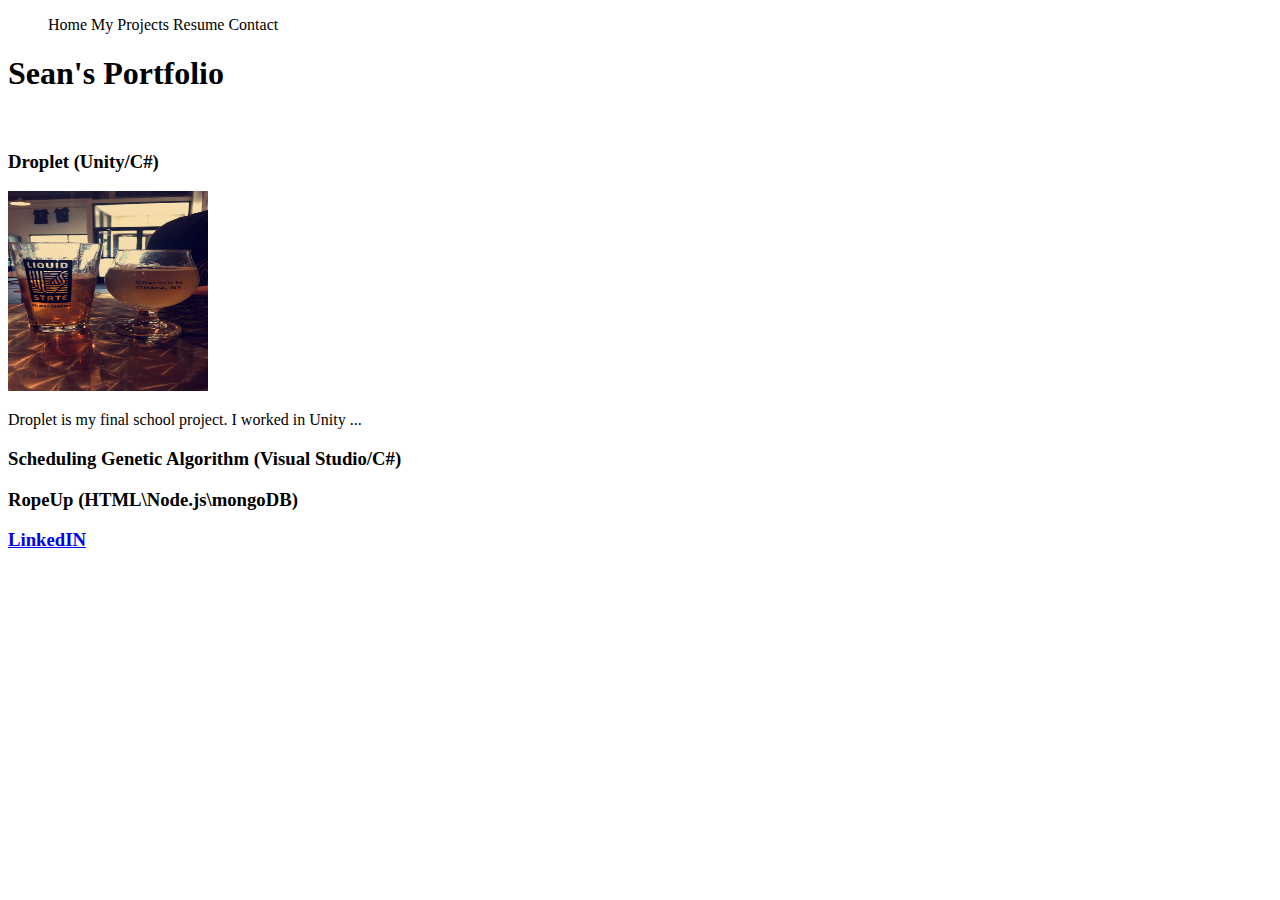
==== index.html @ 1620f042 "Added basic nav bar and linked a style sheet." ====
<!DOCTYPE html>
<html>
    <head>
        <link rel="stylesheet" href="style.css">
    </head>
    <body>
        <ul>
            <li>Home</li>
            <li>My Projects</li>
            <li>Resume</li>
            <li>Contact</li>
        </ul>

        <h1 name="Title">Sean's Portfolio</h1>
        <br>
        <div>
            <h3>Droplet (Unity/C#)</h3>
            <p><img src="images/IMG_2037.JPG" height="200" width="200" text-align="top"></p>
            <p> Droplet is my final school project. I worked in Unity ...</p>
        </div>
        
        <div>
            <h3>Scheduling Genetic Algorithm (Visual Studio/C#)</h3>
        </div>

        <div>
            <h3>RopeUp (HTML\Node.js\mongoDB)</h3>
        </div>
        
        
        
        
        
        
        
        <a href="https://www.linkedin.com/in/sean-mclaughlin-23219b155?lipi=urn%3Ali%3Apage%3Ad_flagship3_profile_view_base_contact_details%3BxFwGWLSsSK2dPuSTrHlfMw%3D%3D">
            <h3>LinkedIN</h3>
        </a>
    </body>

</html>
---- style.css ----
li {
    display: inline;
}
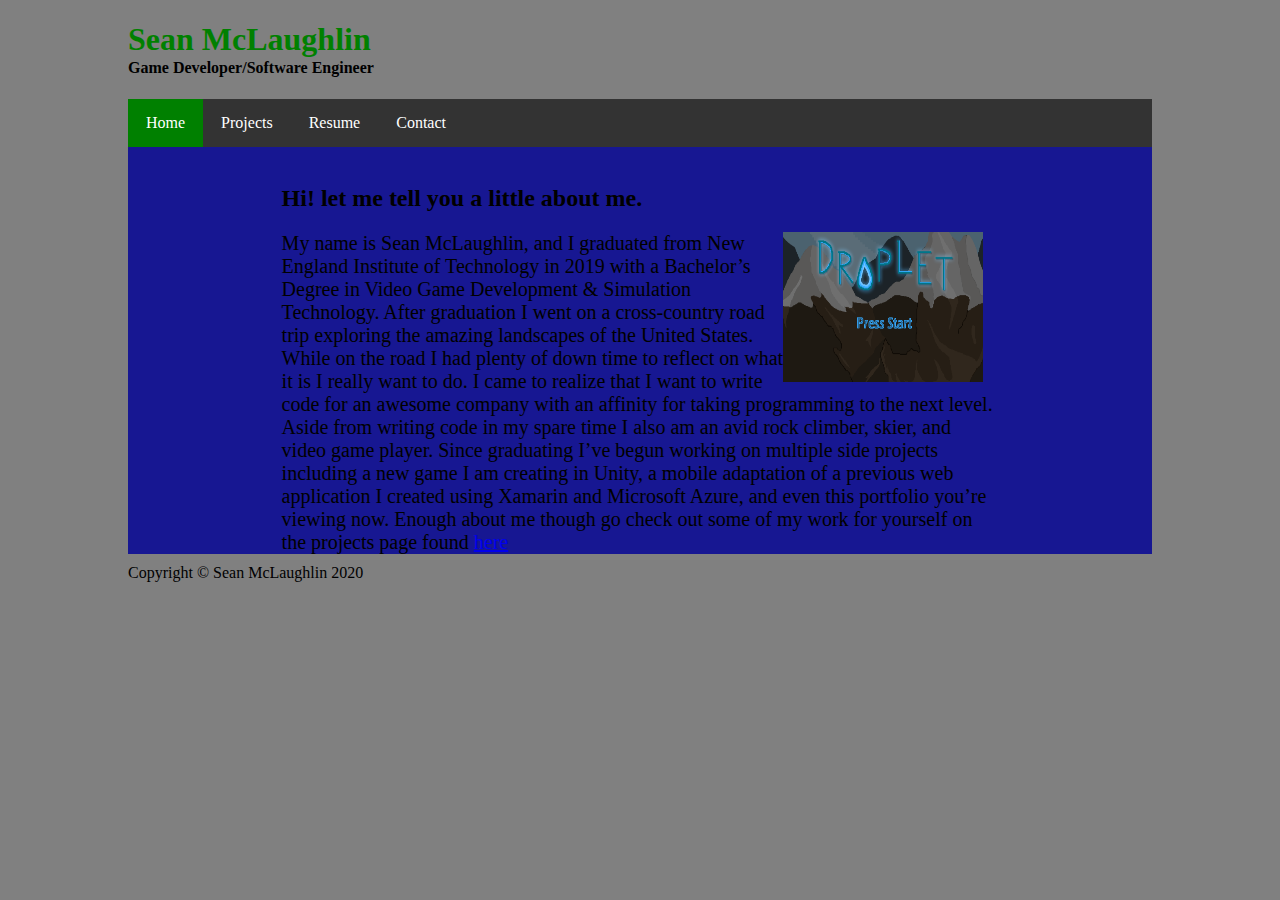
==== commit 1a816da1: "Added more pages and navigation" ====
--- a/index.html
+++ b/index.html
@@ -4,38 +4,38 @@
         <link rel="stylesheet" href="style.css">
     </head>
     <body>
-        <ul>
-            <li>Home</li>
-            <li>My Projects</li>
-            <li>Resume</li>
-            <li>Contact</li>
-        </ul>
-
-        <h1 name="Title">Sean's Portfolio</h1>
-        <br>
-        <div>
-            <h3>Droplet (Unity/C#)</h3>
-            <p><img src="images/IMG_2037.JPG" height="200" width="200" text-align="top"></p>
-            <p> Droplet is my final school project. I worked in Unity ...</p>
+        
+        <div name= "nav">
+            <h1 name="testname">Sean McLaughlin</h1>
+            <h4>Game Developer/Software Engineer</h4>
+            
+            <ul>
+                <li><a class= "active" href=index.html>Home</a></li>
+                <li><a href=projects.html>Projects</a></li>
+                <li><a href=resume.html>Resume</a></li>
+                <li><a href=contact.html>Contact</a></li>
+            </ul>
         </div>
-        
-        <div>
-            <h3>Scheduling Genetic Algorithm (Visual Studio/C#)</h3>
+        <div name= "wrapper">
+            <br>
+            <div name= "landingBox">
+            <h2 name= "landingHeader">Hi! let me tell you a little about me.</h2>
+            <img name="landingImg" src="images/Droplet_Title_Screen.png" height="150" width="200">
+            <span name= "landingTxt">
+                My name is Sean McLaughlin, and I graduated from New England Institute of Technology in 2019 with a Bachelor’s Degree in Video Game Development & Simulation Technology. After graduation 
+                I went on a cross-country road trip exploring the amazing landscapes of the United States. While 
+                on the road I had plenty of down time to reflect on what it is I really want to do. I came to realize
+                that I want to write code for an awesome company with an affinity for taking programming to the next level. 
+                Aside from writing code in my spare time I also am an avid rock climber, skier, and video game player. 
+                Since graduating I’ve begun working on multiple side projects including a new game I am creating in Unity, 
+                a mobile adaptation of a previous web application I created using Xamarin and Microsoft Azure, and even this 
+                portfolio you’re viewing now. Enough about me though go check out some of my work for yourself on the projects 
+                page found <a href="projects.html">here</a>
+            </span>
+            </div>
         </div>
-
-        <div>
-            <h3>RopeUp (HTML\Node.js\mongoDB)</h3>
-        </div>
-        
-        
-        
-        
-        
-        
-        
-        <a href="https://www.linkedin.com/in/sean-mclaughlin-23219b155?lipi=urn%3Ali%3Apage%3Ad_flagship3_profile_view_base_contact_details%3BxFwGWLSsSK2dPuSTrHlfMw%3D%3D">
-            <h3>LinkedIN</h3>
-        </a>
     </body>
 
+    <footer>Copyright &copy; Sean McLaughlin 2020</footer>
+
 </html>--- a/style.css
+++ b/style.css
@@ -1,3 +1,97 @@
+body{
+    margin: 5px 10%;
+    background-color: grey;
+}
+
+ul{
+    list-style-type: none;
+    margin: 0;
+    padding: 0;
+    overflow: hidden;
+    background-color: #333;
+}
+
 li {
-    display: inline;
+    float: left;
+}
+
+li a{
+    display: block;
+    color: rgb(255, 255, 255);
+    text-align: center;
+    padding: 15px 18px;
+    text-decoration: none;
+}
+
+li a:hover{
+    background-color: dimgray;
+}
+
+.active{
+    background-color: green;
+}
+
+h1[name = testname]{
+    color: green;
+    margin-bottom: 1px;
+}
+h4{
+    margin-top: 1px;
+}
+
+input{
+    width: 50%;
+    padding: 12px 20px;
+    margin: 8px 25%;
+    display: inline-block;
+    border: 1px solid #ccc;
+    border-radius: 4px;
+    box-sizing: border-box;
+}
+
+textarea{
+    width: 47%;
+    height: 100px;
+    margin: 8px 25%;
+    border-radius: 4px;
+    padding: 12px 20px;
+}
+
+button{
+    margin: 4px 25%;
+}
+
+h2[name=contactMe]{
+    text-align: center;
+    border-radius: 4px;
+}
+
+span{
+    vertical-align: top;
+}
+
+div[name= leftImage]{
+    margin-left: 20px;
+}
+
+div[name= rightImage]{
+    text-align: right;
+    margin-right: 20px;
+}
+
+div[name= wrapper]{
+    background-color: rgb(23, 23, 146);
+}
+
+span[name= landingTxt]{
+    font-size: 20px;
+    margin-right: 5px;
+}
+
+img[name= landingImg]{
+    float: right;
+    margin-right: 15px;
+}
+div[name= landingBox]{
+    margin: 10px 15%;
 }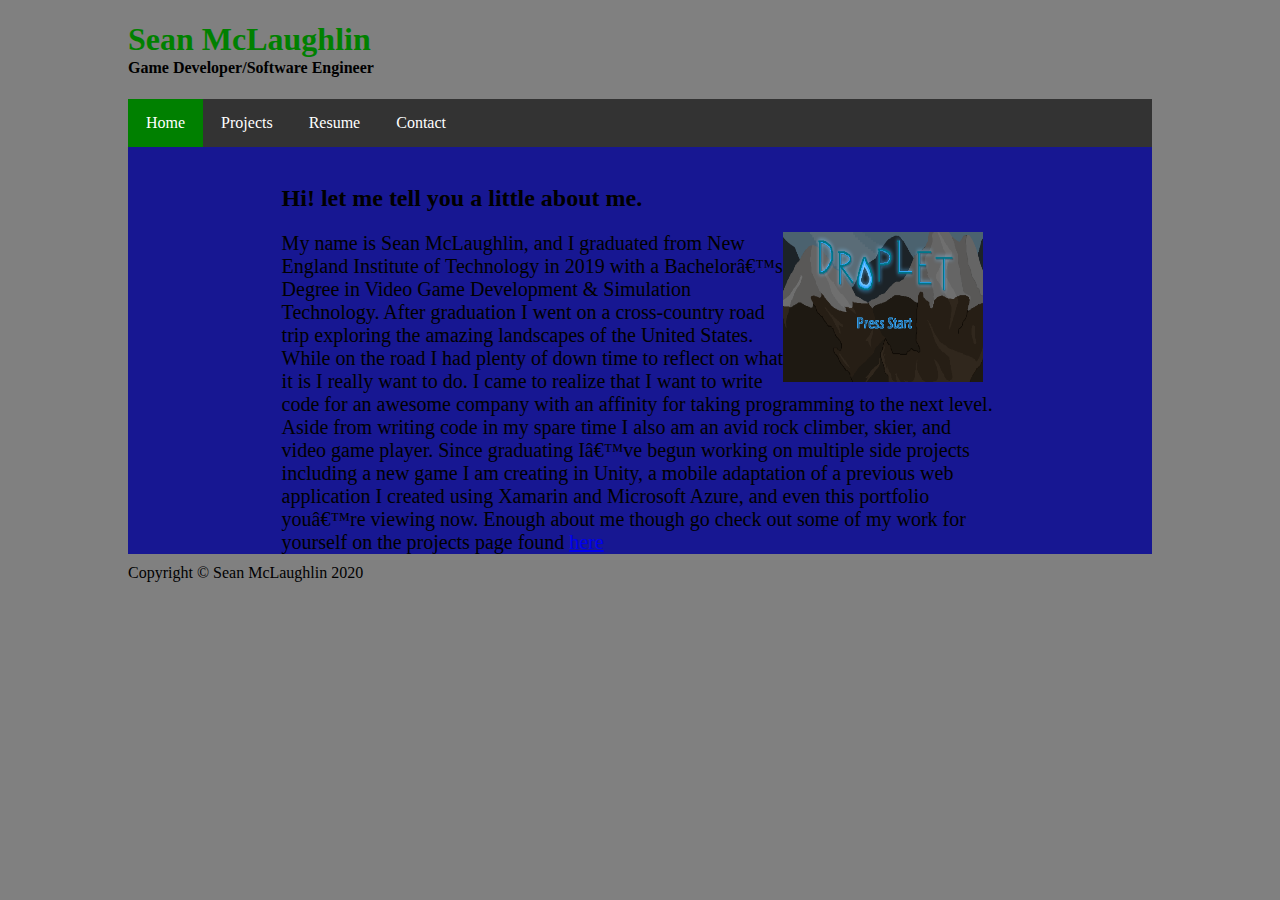
==== commit 7ea74007: "attempted CSS bug fix" ====
--- a/index.html
+++ b/index.html
@@ -1,6 +1,9 @@
 <!DOCTYPE html>
 <html>
     <head>
+        <meta charset=“UTF-8”>
+        <meta name=“viewport” content=“width = device-width, initial-scale=1.0”>
+        <meta http-equiv=“X-UA-Compatible” content=“ie = edge”>
         <link rel="stylesheet" href="style.css">
     </head>
     <body>
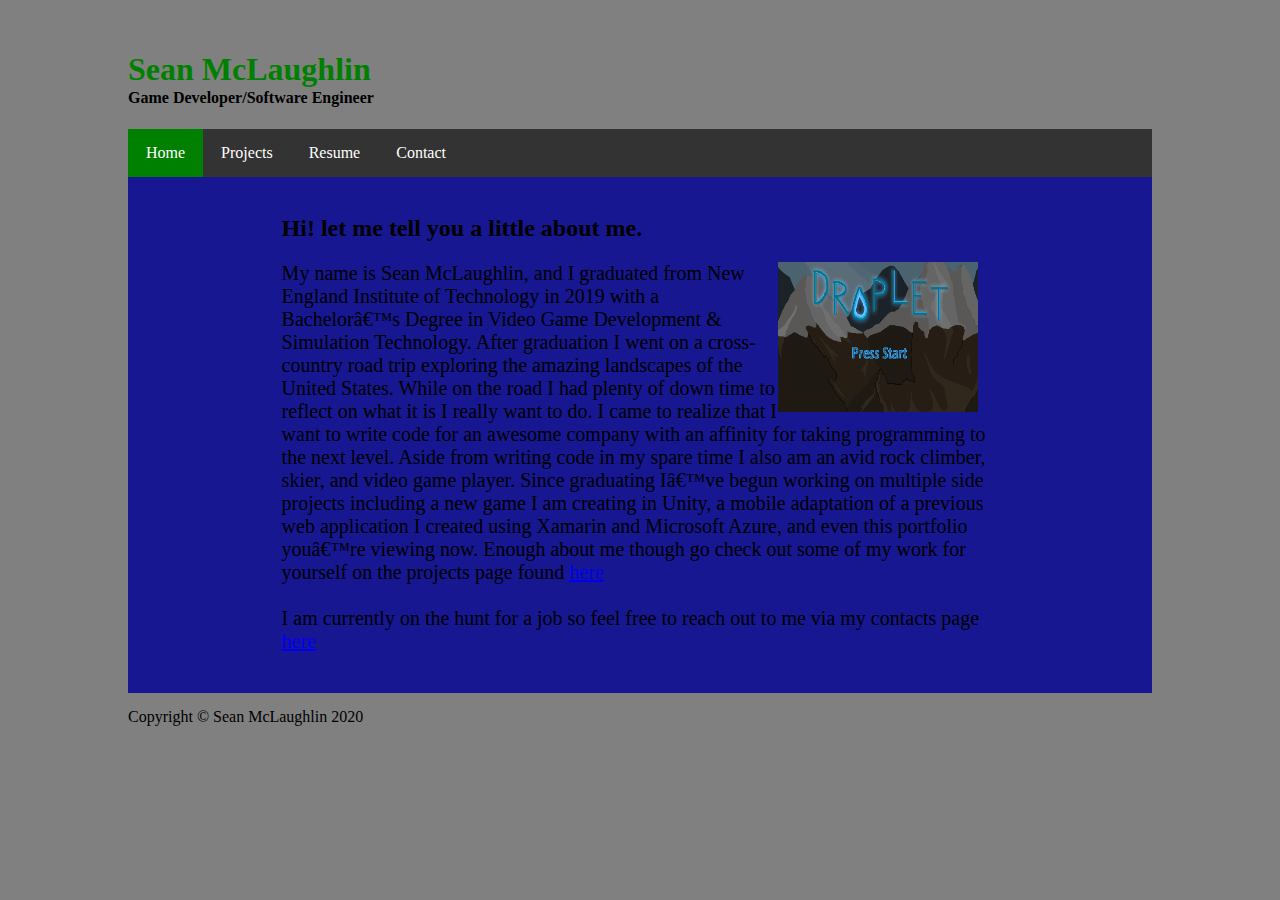
==== commit e01f1ca0: "Updated contact and index pages" ====
--- a/index.html
+++ b/index.html
@@ -4,7 +4,7 @@
         <meta charset=“UTF-8”>
         <meta name=“viewport” content=“width = device-width, initial-scale=1.0”>
         <meta http-equiv=“X-UA-Compatible” content=“ie = edge”>
-        <link rel="stylesheet" href="style.css">
+        <link rel="stylesheet" type="text/css" href="style.css">
     </head>
     <body>
         
@@ -25,7 +25,8 @@
             <h2 name= "landingHeader">Hi! let me tell you a little about me.</h2>
             <img name="landingImg" src="images/Droplet_Title_Screen.png" height="150" width="200">
             <span name= "landingTxt">
-                My name is Sean McLaughlin, and I graduated from New England Institute of Technology in 2019 with a Bachelor’s Degree in Video Game Development & Simulation Technology. After graduation 
+                My name is Sean McLaughlin, and I graduated from New England Institute of Technology in 2019 with a 
+                Bachelor’s Degree in Video Game Development & Simulation Technology. After graduation 
                 I went on a cross-country road trip exploring the amazing landscapes of the United States. While 
                 on the road I had plenty of down time to reflect on what it is I really want to do. I came to realize
                 that I want to write code for an awesome company with an affinity for taking programming to the next level. 
@@ -34,6 +35,10 @@
                 a mobile adaptation of a previous web application I created using Xamarin and Microsoft Azure, and even this 
                 portfolio you’re viewing now. Enough about me though go check out some of my work for yourself on the projects 
                 page found <a href="projects.html">here</a>
+                <br>
+                <br>
+                I am currently on the hunt for a job so feel free to reach out to me via my contacts page <a href="contact.html">here</a>
+                </span>
             </span>
             </div>
         </div>
--- a/style.css
+++ b/style.css
@@ -34,6 +34,7 @@
 h1[name = testname]{
     color: green;
     margin-bottom: 1px;
+    padding-top: 30px;
 }
 h4{
     margin-top: 1px;
@@ -61,7 +62,7 @@
     margin: 4px 25%;
 }
 
-h2[name=contactMe]{
+h2[name= contactMe]{
     text-align: center;
     border-radius: 4px;
 }
@@ -81,6 +82,8 @@
 
 div[name= wrapper]{
     background-color: rgb(23, 23, 146);
+    padding-bottom: 20px;
+    margin-bottom: 15px;
 }
 
 span[name= landingTxt]{
@@ -90,8 +93,8 @@
 
 img[name= landingImg]{
     float: right;
-    margin-right: 15px;
+    margin-right: 20px;
 }
 div[name= landingBox]{
-    margin: 10px 15%;
+    margin: 10px 15% 20px;
 }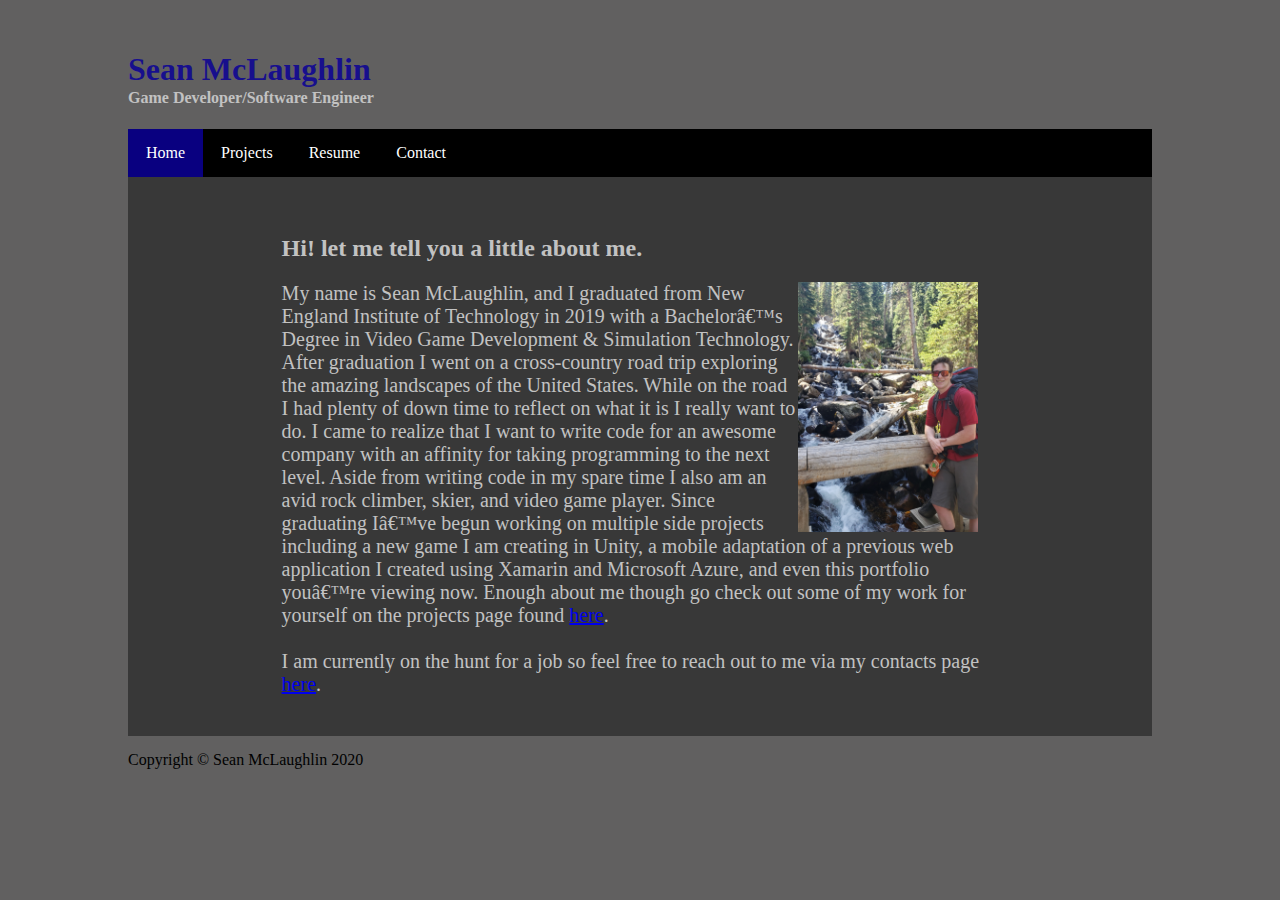
==== commit 2889d842: "Updated Home, Projects, and Resume pages" ====
--- a/index.html
+++ b/index.html
@@ -9,7 +9,7 @@
     <body>
         
         <div name= "nav">
-            <h1 name="testname">Sean McLaughlin</h1>
+            <h1 name="name">Sean McLaughlin</h1>
             <h4>Game Developer/Software Engineer</h4>
             
             <ul>
@@ -23,7 +23,7 @@
             <br>
             <div name= "landingBox">
             <h2 name= "landingHeader">Hi! let me tell you a little about me.</h2>
-            <img name="landingImg" src="images/Droplet_Title_Screen.png" height="150" width="200">
+            <img name="landingImg" src="images/AboutImg.jpg" height="250" width="180">
             <span name= "landingTxt">
                 My name is Sean McLaughlin, and I graduated from New England Institute of Technology in 2019 with a 
                 Bachelor’s Degree in Video Game Development & Simulation Technology. After graduation 
@@ -34,10 +34,10 @@
                 Since graduating I’ve begun working on multiple side projects including a new game I am creating in Unity, 
                 a mobile adaptation of a previous web application I created using Xamarin and Microsoft Azure, and even this 
                 portfolio you’re viewing now. Enough about me though go check out some of my work for yourself on the projects 
-                page found <a href="projects.html">here</a>
+                page found <a href="projects.html">here</a>.
                 <br>
                 <br>
-                I am currently on the hunt for a job so feel free to reach out to me via my contacts page <a href="contact.html">here</a>
+                I am currently on the hunt for a job so feel free to reach out to me via my contacts page <a href="contact.html">here</a>.
                 </span>
             </span>
             </div>
--- a/style.css
+++ b/style.css
@@ -1,6 +1,6 @@
 body{
     margin: 5px 10%;
-    background-color: grey;
+    background-color: rgb(97, 96, 96);
 }
 
 ul{
@@ -8,7 +8,7 @@
     margin: 0;
     padding: 0;
     overflow: hidden;
-    background-color: #333;
+    background-color: rgb(0, 0, 0);
 }
 
 li {
@@ -24,20 +24,21 @@
 }
 
 li a:hover{
-    background-color: dimgray;
+    background-color: rgb(51, 51, 51);
 }
 
 .active{
-    background-color: green;
+    background-color: rgba(10, 0, 150, 0.856);
 }
 
-h1[name = testname]{
-    color: green;
+h1[name = name]{
     margin-bottom: 1px;
     padding-top: 30px;
+    color: rgba(10, 0, 150, 0.856);
 }
 h4{
     margin-top: 1px;
+    color:  rgb(194, 194, 194);
 }
 
 input{
@@ -65,30 +66,42 @@
 h2[name= contactMe]{
     text-align: center;
     border-radius: 4px;
+    margin-top: 0px;
+    padding-top: 20px;
+    color:  rgb(194, 194, 194);
 }
 
 span{
+    color:  rgb(194, 194, 194);;
     vertical-align: top;
+    font-size: 20px;
 }
 
 div[name= leftImage]{
-    margin-left: 20px;
+    margin-left: 15%;
+    margin-right: 15%;
+    padding-bottom: 20px;
+    height: 200px;
 }
 
 div[name= rightImage]{
-    text-align: right;
-    margin-right: 20px;
+    margin-right: 15%;
+    margin-left: 15%;
+    padding-bottom: 20px;
+    height: 200px;
 }
 
 div[name= wrapper]{
-    background-color: rgb(23, 23, 146);
+    background-color: rgb(56, 56, 56);
     padding-bottom: 20px;
     margin-bottom: 15px;
+    padding-top: 20px;
 }
 
 span[name= landingTxt]{
     font-size: 20px;
     margin-right: 5px;
+    color: rgb(194, 194, 194);
 }
 
 img[name= landingImg]{
@@ -97,4 +110,39 @@
 }
 div[name= landingBox]{
     margin: 10px 15% 20px;
+}
+
+div[name= social]{
+    margin: 10px 25%;
+}
+
+h2[name= landingHeader]{
+    color: rgb(194, 194, 194);
+}
+
+a:visited{
+    color: white;
+}
+
+h3{
+    color:  rgb(194, 194, 194);;
+}
+
+img[name= left]{
+    float: left;
+    padding-right: 20px;
+}
+
+img[name= right]{
+    float: right;
+    padding-left: 20px;
+}
+
+h3[name= headerRight]{
+    text-align: right;
+}
+
+a[name= resume]{
+    margin-left: 30%;
+    padding-top: 20px;
 }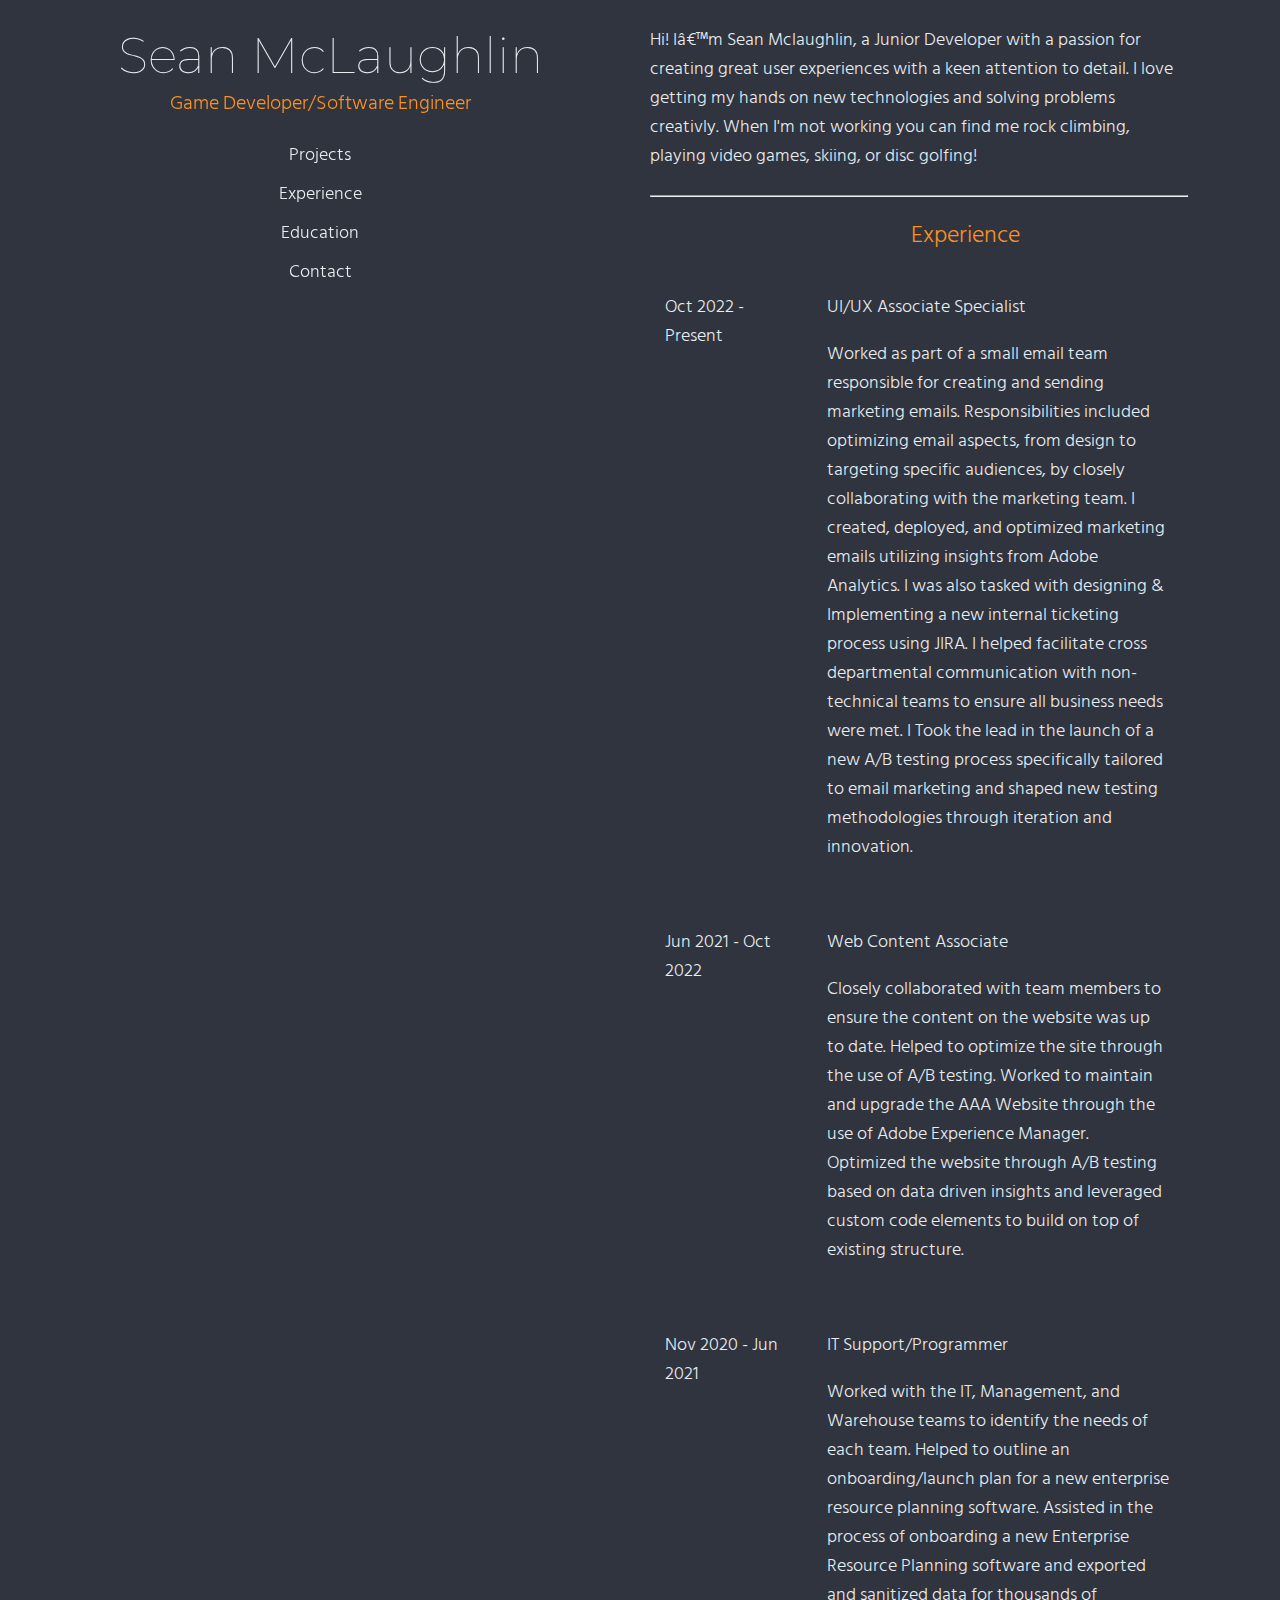
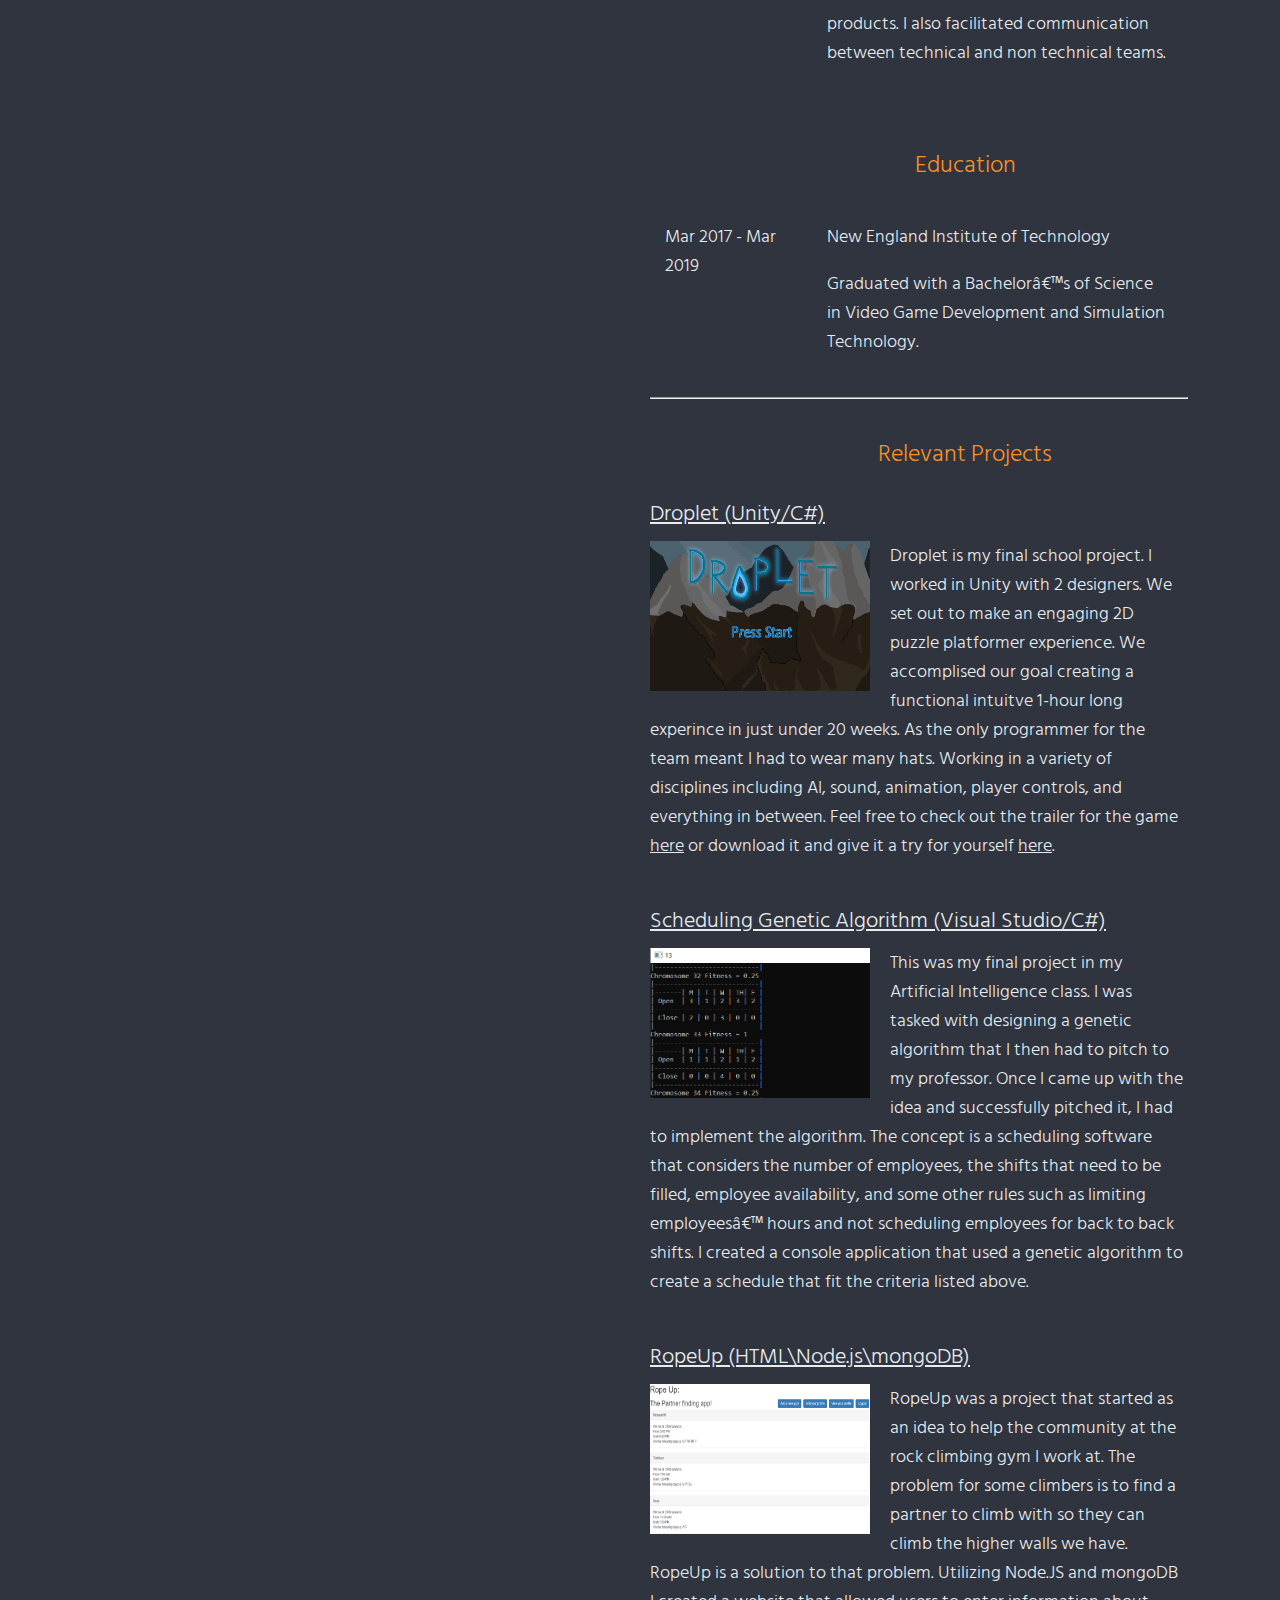
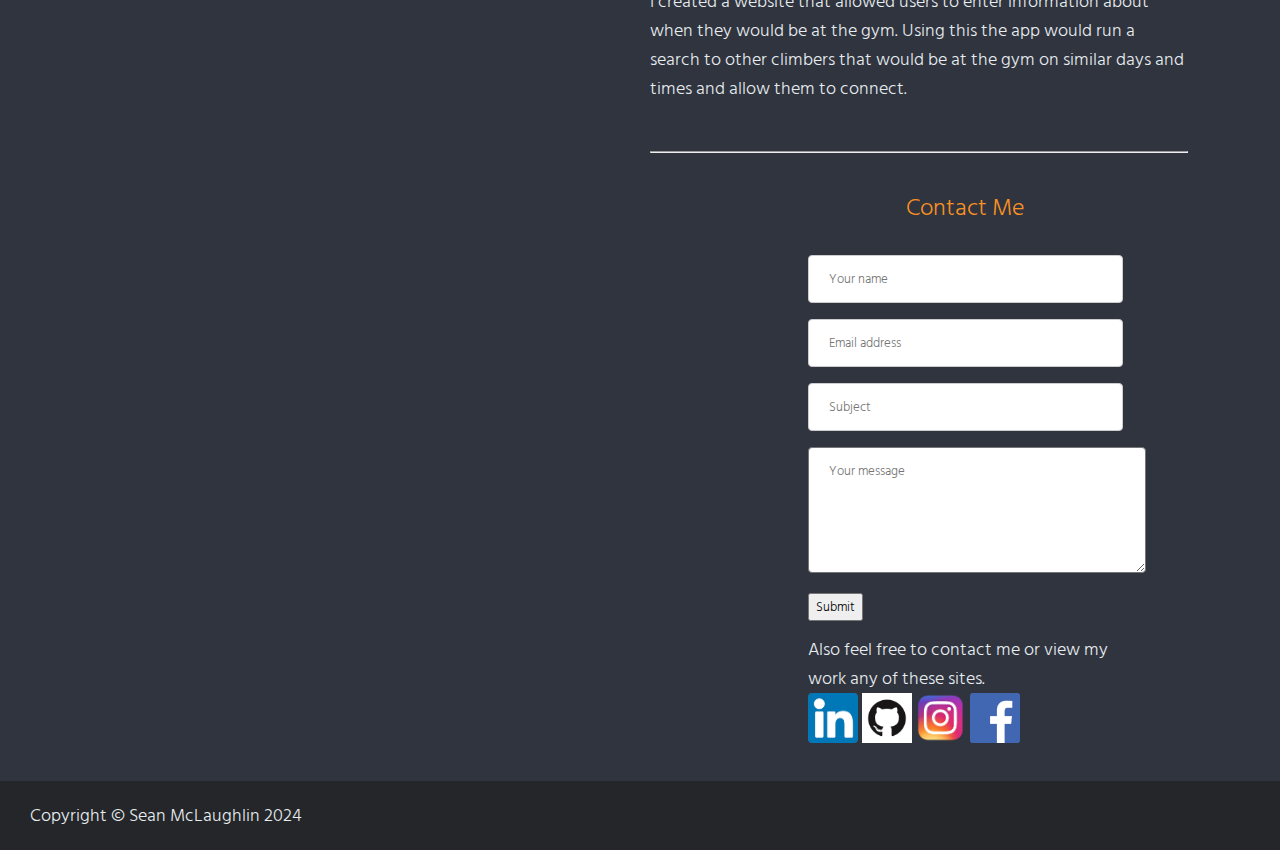
==== commit 9ad7634e: "Reworked layout" ====
--- a/index.html
+++ b/index.html
@@ -1,5 +1,6 @@
 <!DOCTYPE html>
 <html>
+    <title>Home/About Me</title>
     <head>
         <meta charset=“UTF-8”>
         <meta name=“viewport” content=“width = device-width, initial-scale=1.0”>
@@ -8,42 +9,165 @@
     </head>
     <body>
         
-        <div name= "nav">
-            <h1 name="name">Sean McLaughlin</h1>
-            <h4>Game Developer/Software Engineer</h4>
+        
+        
+        <div class= "grid-container">
+        <div class="grid-item name">
+                <h1 name="name">Sean McLaughlin</h1>
+                <h4>Game Developer/Software Engineer</h4>
+
+                <div class= "nav">
+                    <ul>
+                        <li><a href=#Projects>Projects</a></li>
+                        <li><a href=#Experience>Experience</a></li>
+                        <li><a href=#Education>Education</a></li>
+                        <li><a href=#Contact>Contact</a></li>
+                    </ul>
+                </div>
+        </div>
+        
+        <div class="grid-item wrapper">
+            <div name= "landingBox" >
+                <span name= "landingTxt">
+                    Hi! I’m Sean Mclaughlin, a Junior Developer with a passion for creating great user experiences with a keen attention to detail.
+                     I love getting my hands on new technologies and solving problems creativly. When I'm not working you can find me rock climbing, 
+                     playing video games, skiing, or disc golfing!
+                </span>
+            </div>
             
-            <ul>
-                <li><a class= "active" href=index.html>Home</a></li>
-                <li><a href=projects.html>Projects</a></li>
-                <li><a href=resume.html>Resume</a></li>
-                <li><a href=contact.html>Contact</a></li>
-            </ul>
-        </div>
-        <div name= "wrapper">
-            <br>
-            <div name= "landingBox">
-            <h2 name= "landingHeader">Hi! let me tell you a little about me.</h2>
-            <img name="landingImg" src="images/AboutImg.jpg" height="250" width="180">
-            <span name= "landingTxt">
-                My name is Sean McLaughlin, and I graduated from New England Institute of Technology in 2019 with a 
-                Bachelor’s Degree in Video Game Development & Simulation Technology. After graduation 
-                I went on a cross-country road trip exploring the amazing landscapes of the United States. While 
-                on the road I had plenty of down time to reflect on what it is I really want to do. I came to realize
-                that I want to write code for an awesome company with an affinity for taking programming to the next level. 
-                Aside from writing code in my spare time I also am an avid rock climber, skier, and video game player. 
-                Since graduating I’ve begun working on multiple side projects including a new game I am creating in Unity, 
-                a mobile adaptation of a previous web application I created using Xamarin and Microsoft Azure, and even this 
-                portfolio you’re viewing now. Enough about me though go check out some of my work for yourself on the projects 
-                page found <a href="projects.html">here</a>.
-                <br>
-                <br>
-                I am currently on the hunt for a job so feel free to reach out to me via my contacts page <a href="contact.html">here</a>.
+            <hr style="width: 85%; float: left; margin-top: 25px;">
+            <h2 id = "Experience"  class="section-header">Experience</h2>
+
+
+            <div class="sub-grid-container experience" name= "landingBox">
+                <div>
+                    <p class="timeframe grid-item">Oct 2022 - Present</p>
+                </div>
+                <div class="description">
+                    <p class="title">UI/UX Associate Specialist</p>
+                    <p></p>
+                    <p class="temp">Worked as part of a small email team responsible for creating and sending marketing emails.
+                         Responsibilities included optimizing email aspects, from design to targeting specific audiences, by closely collaborating
+                         with the marketing team. I created, deployed, and optimized marketing emails utilizing insights from Adobe
+                          Analytics. I was also tasked with designing & Implementing a new internal ticketing process using JIRA. 
+                          I helped facilitate cross departmental communication with non-technical teams to ensure all business needs were met.
+                           I Took the lead in the launch of a new A/B testing process specifically tailored to email marketing and shaped new
+                            testing methodologies through iteration and innovation.
+                    </p>
+                </div>
+            </div>
+            <div class="sub-grid-container experience" name= "landingBox">
+                <div>
+                    <p class="timeframe grid-item">Jun 2021 - Oct 2022</p>
+                </div>
+                <div class="description">
+                    <p class="title">Web Content Associate</p>
+                    <p></p>                    
+                    <p class="temp">Closely collaborated with team members to ensure the content on the website was up to date. Helped to 
+                        optimize the site through the use of A/B testing. Worked to maintain and upgrade the AAA Website through the use of 
+                        Adobe Experience Manager. Optimized the website through A/B testing based on data driven insights and leveraged custom 
+                        code elements to build on top of existing structure.
+                    </p>
+                </div>
+            </div>
+            <div class="sub-grid-container experience" name= "landingBox">
+                <div>
+                    <p class="timeframe grid-item">Nov 2020 - Jun 2021</p>
+                </div>
+                <div class="description">
+                    <p class="title">IT Support/Programmer</p>
+                    <p></p>
+                    <p class="temp">Worked with the IT, Management, and Warehouse teams to identify the needs of each team. Helped to outline an 
+                        onboarding/launch plan for a new enterprise resource planning software. Assisted in the process of onboarding a new Enterprise
+                         Resource Planning software and exported and sanitized data for thousands of products. I also facilitated communication
+                          between technical and non technical teams.
+                    </p>
+                </div>
+            </div>
+            
+            <h2 id = "Education"  class="section-header">Education</h2>
+
+
+            <div class="sub-grid-container experience" name= "landingBox">
+                <div>
+                    <p class="timeframe grid-item">Mar 2017 - Mar 2019</p>
+                </div>
+                <div class="description">
+                    <p class="title">New England Institute of Technology</p>
+                    <p></p>
+                    <p class="temp">Graduated with a Bachelor’s of Science in Video Game Development and Simulation Technology.
+                    </p>
+                </div>
+            </div>
+            
+            <hr style="width: 85%; float: left;">
+    
+    <!-- Projects --> 
+        <div class= "wrapper">
+            <h2 id = "Projects" class="section-header">Relevant Projects</h2>
+
+            <div name= "leftImage">
+                <h3><b>Droplet (Unity/C#)</b></h3>
+                <img name="left" src="images/Droplet_Title_Screen.png" height="150" width="220">
+                <span> Droplet is my final school project. I worked in Unity with 2 designers. We set out to make an engaging
+                        2D puzzle platformer experience. We accomplised our goal creating a functional intuitve 1-hour long experince
+                        in just under 20 weeks. As the only programmer for the team meant I had to wear many hats. Working in a 
+                        variety of disciplines including AI, sound, animation, player controls, and everything in between. Feel 
+                        free to check out the trailer for the game <a href="https://www.youtube.com/watch?v=jczNyDv2_4Y&feature=youtu.be">here</a> 
+                        or download it and give it a try for yourself <a href="https://github.com/MclSean95/Droplet">here</a>.
+                    </span>
+            </div>
+            
+            <div name= "leftImage">
+                <h3 name= "headerleft">Scheduling Genetic Algorithm (Visual Studio/C#)</h3>
+                <img name= "left" src="images/SchedulingGA.PNG" height="150" width="220">
+                <span> This was my final project in my Artificial Intelligence class. I was tasked with designing a genetic algorithm 
+                    that I then had to pitch to my professor. Once I came up with the idea and successfully pitched it, I had to implement 
+                    the algorithm. The concept is a scheduling software that considers the number of employees, the shifts that need to be 
+                    filled, employee availability, and some other rules such as limiting employees’ hours and not scheduling employees for 
+                    back to back shifts. I created a console application that used a genetic algorithm to create a schedule that fit the criteria
+                     listed above. </span>
+                
+                
+            </div>
+            <div name= "leftImage">
+                <h3>RopeUp (HTML\Node.js\mongoDB)</h3>
+                <img name="left" src="images/RopeUp.PNG" height="150" width="220">
+                <span>RopeUp was a project that started as an idea to help the community at the rock climbing gym I work at. The problem for some 
+                    climbers is to find a partner to climb with so they can climb the higher walls we have. RopeUp is a solution to that problem. 
+                    Utilizing Node.JS and mongoDB I created a website that allowed users to enter information about when they would be at the gym. 
+                    Using this the app would run a search to other climbers that would be at the gym on similar days and times and allow them to connect.
                 </span>
-            </span>
             </div>
         </div>
+    <!-- End Projects -->
+    <hr style="width: 85%; float: left;">
+    
+
+    <div name= "wrapper" id="Contact">
+        <h2 name=contactMe>Contact Me</h2>
+        <form name= "contactForm" method="post" action="https://usebasin.com/f/ca9345298276">
+            <input name= "name" placeholder="Your name" required>
+            <input name="email" placeholder="Email address" required>
+            <input name="subject" placeholder="Subject" required>
+            <textarea name="message" placeholder="Your message"></textarea>
+            <button type="submit" style="color: black;">Submit</button>
+        </form>
+
+        <div name= "social">
+            <span>Also feel free to contact me or view my work any of these sites.</span><br>
+            <a href="https://www.linkedin.com/in/sean-mclaughlin-23219b155"><img src="images/linkedIn.png" height="50px" width= "50px" alt="LinkedIn"></a>
+            <a href="https://github.com/MclSean95"><img src="images/GitHub-Mark.png" height="50px" width="50px" alt="Github"></a>
+            <a href="https://www.instagram.com/MclSean95/"><img src="images/instagram.png" height="50px" width="50px" alt="Instagram"></a>
+            <a href="https://www.facebook.com/sean.mclaughlin.9404"><img src="images/facebook.png" height="50px" width="50px" alt="Facebook"></a>
+        </div>
+    </div>
+            </div>
+            </div>
     </body>
 
-    <footer>Copyright &copy; Sean McLaughlin 2020</footer>
+    <footer>
+        <span style="margin-left: 10px">Copyright &copy; Sean McLaughlin 2024</span>
+    </footer>
 
 </html>--- a/style.css
+++ b/style.css
@@ -1,44 +1,94 @@
+@import url('https://fonts.googleapis.com/css2?family=Hind+Siliguri:wght@300&family=Montserrat:wght@300&family=Tektur&display=swap');
+
+.grid-container{
+    display: grid;
+    grid-template-columns: 50% auto;
+    column-gap: 10px;
+    
+}
+
+.sub-grid-container{
+    display: grid;
+    grid-template-columns: 30% auto;
+    column-gap: 10px;
+    
+}
+
+.name{
+    position: sticky;
+    top: 0;
+    height: 100px;
+}
+
+.timeframe{
+    margin-right: 15px;
+}
+
+.experience{
+    padding: 15px;
+    font-size: 18px;
+}
+
+.experience:hover{
+    background-color: #494e5e;
+    border-radius: 15px;
+}
+
+*{
+    font-family: sans-serif;
+    font-weight: 200;
+    font-family: "Hind Siliguri";
+    color: #E7ECEF;
+}
+
 body{
-    margin: 5px 10%;
-    background-color: rgb(97, 96, 96);
+    margin: 0px;
+    background-color: #30343F;
+    max-width: 100%;
+    overflow-x: hidden;
+    margin-top: 25px;
 }
 
 ul{
     list-style-type: none;
-    margin: 0;
+    margin: auto;
     padding: 0;
     overflow: hidden;
-    background-color: rgb(0, 0, 0);
+    text-align: center;
+    width: fit-content;
+    font-size: 18px;
 }
 
-li {
-    float: left;
+a:hover{
+    color: #E3A729;
 }
 
 li a{
     display: block;
-    color: rgb(255, 255, 255);
+    color: #E7ECEF;
     text-align: center;
-    padding: 15px 18px;
+    padding: 5px;
     text-decoration: none;
-}
-
-li a:hover{
-    background-color: rgb(51, 51, 51);
-}
-
-.active{
-    background-color: rgba(10, 0, 150, 0.856);
 }
 
 h1[name = name]{
     margin-bottom: 1px;
-    padding-top: 30px;
-    color: rgba(10, 0, 150, 0.856);
+    color: #E7ECEF;
+    text-align: center;
+    font-weight: 100;
+    font-family: "Montserrat";
+    font-size: 50px;
+    text-align: center;
+    margin-left: 20px;
+    margin-top: 0px;
 }
 h4{
     margin-top: 1px;
-    color:  rgb(194, 194, 194);
+    color: #F99123;
+    font-size: 20px;
+    font-weight: 100;
+    text-align: center;
+    margin-bottom: 1rem;
 }
 
 input{
@@ -66,42 +116,32 @@
 h2[name= contactMe]{
     text-align: center;
     border-radius: 4px;
-    margin-top: 0px;
-    padding-top: 20px;
-    color:  rgb(194, 194, 194);
+    padding-top: 25px;
+    color:  #F99123;
 }
 
 span{
-    color:  rgb(194, 194, 194);;
+    color:  #E7ECEF;
     vertical-align: top;
-    font-size: 20px;
+    font-size: 18px;
 }
 
 div[name= leftImage]{
-    margin-left: 15%;
     margin-right: 15%;
     padding-bottom: 20px;
-    height: 200px;
 }
 
-div[name= rightImage]{
-    margin-right: 15%;
-    margin-left: 15%;
+
+.wrapper{
     padding-bottom: 20px;
-    height: 200px;
-}
-
-div[name= wrapper]{
-    background-color: rgb(56, 56, 56);
-    padding-bottom: 20px;
-    margin-bottom: 15px;
-    padding-top: 20px;
+    margin-bottom: 0px;
+    width: fit-content;
 }
 
 span[name= landingTxt]{
-    font-size: 20px;
+    font-size: 18px;
     margin-right: 5px;
-    color: rgb(194, 194, 194);
+    color: #E7ECEF;
 }
 
 img[name= landingImg]{
@@ -109,7 +149,7 @@
     margin-right: 20px;
 }
 div[name= landingBox]{
-    margin: 10px 15% 20px;
+    margin-right: 15%;
 }
 
 div[name= social]{
@@ -117,15 +157,17 @@
 }
 
 h2[name= landingHeader]{
-    color: rgb(194, 194, 194);
-}
-
-a:visited{
-    color: white;
+    color: #E7ECEF;
+    font-weight: 200;
+    font-size: 25px;
+    margin-top: 0px;
 }
 
 h3{
-    color:  rgb(194, 194, 194);;
+    color:  #E7ECEF;
+    font-size: 22px;
+    margin-bottom: 10px;
+    text-decoration: underline;
 }
 
 img[name= left]{
@@ -133,16 +175,20 @@
     padding-right: 20px;
 }
 
-img[name= right]{
-    float: right;
-    padding-left: 20px;
-}
-
-h3[name= headerRight]{
-    text-align: right;
-}
-
 a[name= resume]{
     margin-left: 30%;
     padding-top: 20px;
+}
+
+footer{
+    color: #E7ECEF;
+    background-color: #24262A;
+    padding: 20px 20px;
+}
+
+.section-header{
+    margin-bottom: 5px;
+    text-align: center;
+    padding-top: 25px;
+    color: #F99123;
 }